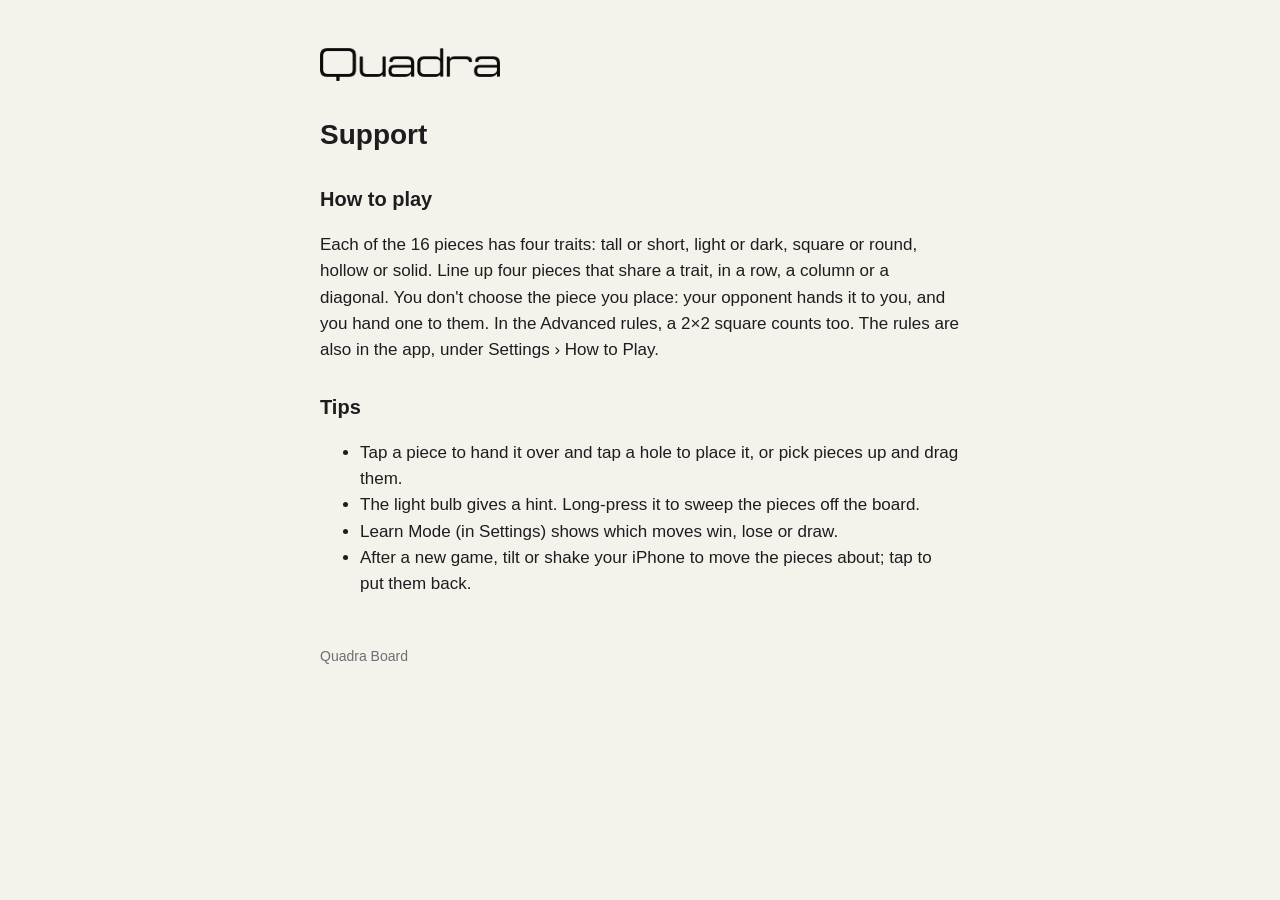
==== support.html @ 0f96f7ce "Quadra Board website: home, privacy policy and support" ====
<!doctype html>
<html lang="en">
<head>
  <meta charset="utf-8">
  <meta name="viewport" content="width=device-width, initial-scale=1">
  <title>Support · Quadra Board</title>
  <link rel="stylesheet" href="style.css">
</head>
<body>
<main>
  <a href="index.html"><img class="logo" src="logo.png" alt="Quadra"></a>
  <h1>Support</h1>

  <h2>How to play</h2>
  <p>Each of the 16 pieces has four traits: tall or short, light or dark, square or round, hollow or solid.
  Line up four pieces that share a trait, in a row, a column or a diagonal. You don't choose the piece you place:
  your opponent hands it to you, and you hand one to them. In the Advanced rules, a 2×2 square counts too.
  The rules are also in the app, under Settings › How to Play.</p>

  <h2>Tips</h2>
  <ul>
    <li>Tap a piece to hand it over and tap a hole to place it, or pick pieces up and drag them.</li>
    <li>The light bulb gives a hint. Long-press it to sweep the pieces off the board.</li>
    <li>Learn Mode (in Settings) shows which moves win, lose or draw.</li>
    <li>After a new game, tilt or shake your iPhone to move the pieces about; tap to put them back.</li>
  </ul>

  <footer>Quadra Board</footer>
</main>
</body>
</html>
---- style.css ----
:root { --text: #1d1d1f; --muted: #6e6e73; --background: #f5f2ec; --card: #ffffff; --accent: #8a3b1f; }
@media (prefers-color-scheme: dark) {
  :root { --text: #f5f5f7; --muted: #a1a1a6; --background: #17120f; --card: #241c17; --accent: #e3a173; }
  .logo { filter: invert(1); }
}
* { box-sizing: border-box; }
body { margin: 0; background: var(--background); color: var(--text);
       font: 17px/1.55 -apple-system, BlinkMacSystemFont, "Helvetica Neue", Helvetica, Arial, sans-serif; }
main { max-width: 680px; margin: 0 auto; padding: 48px 20px 64px; }
.logo { width: 180px; height: auto; display: block; margin-bottom: 8px; }
h1 { font-size: 28px; margin: 32px 0 8px; }
h2 { font-size: 20px; margin: 28px 0 6px; }
p, li { color: var(--text); }
.muted { color: var(--muted); }
.card { background: var(--card); border-radius: 16px; padding: 20px 24px; margin: 20px 0; }
a { color: var(--accent); }
nav a { margin-right: 18px; }
footer { margin-top: 48px; font-size: 14px; color: var(--muted); }
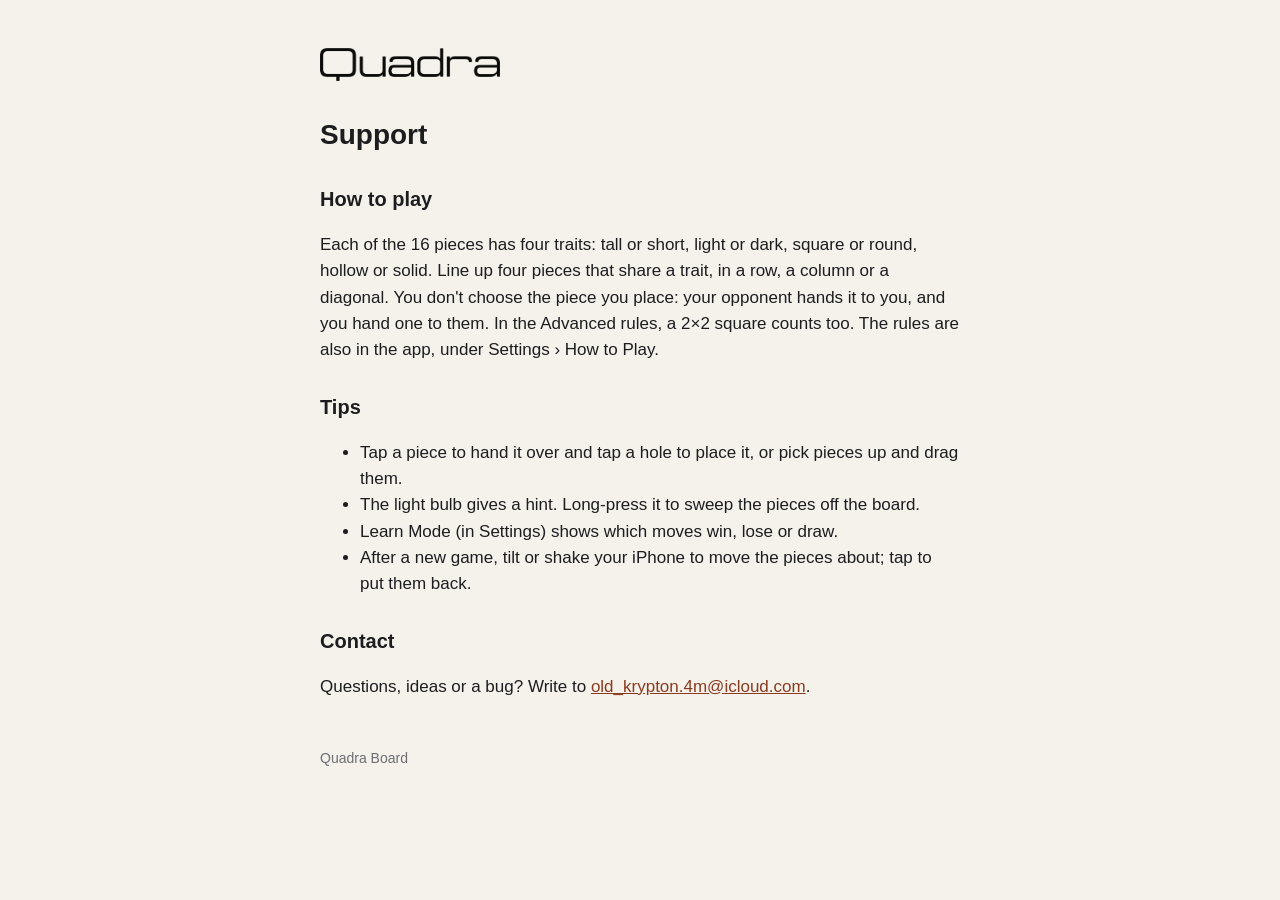
==== commit b5d6585e: "Add the support email address" ====
--- a/support.html
+++ b/support.html
@@ -25,6 +25,9 @@
     <li>After a new game, tilt or shake your iPhone to move the pieces about; tap to put them back.</li>
   </ul>
 
+  <h2>Contact</h2>
+  <p>Questions, ideas or a bug? Write to <a href="mailto:old_krypton.4m@icloud.com">old_krypton.4m@icloud.com</a>.</p>
+
   <footer>Quadra Board</footer>
 </main>
 </body>
